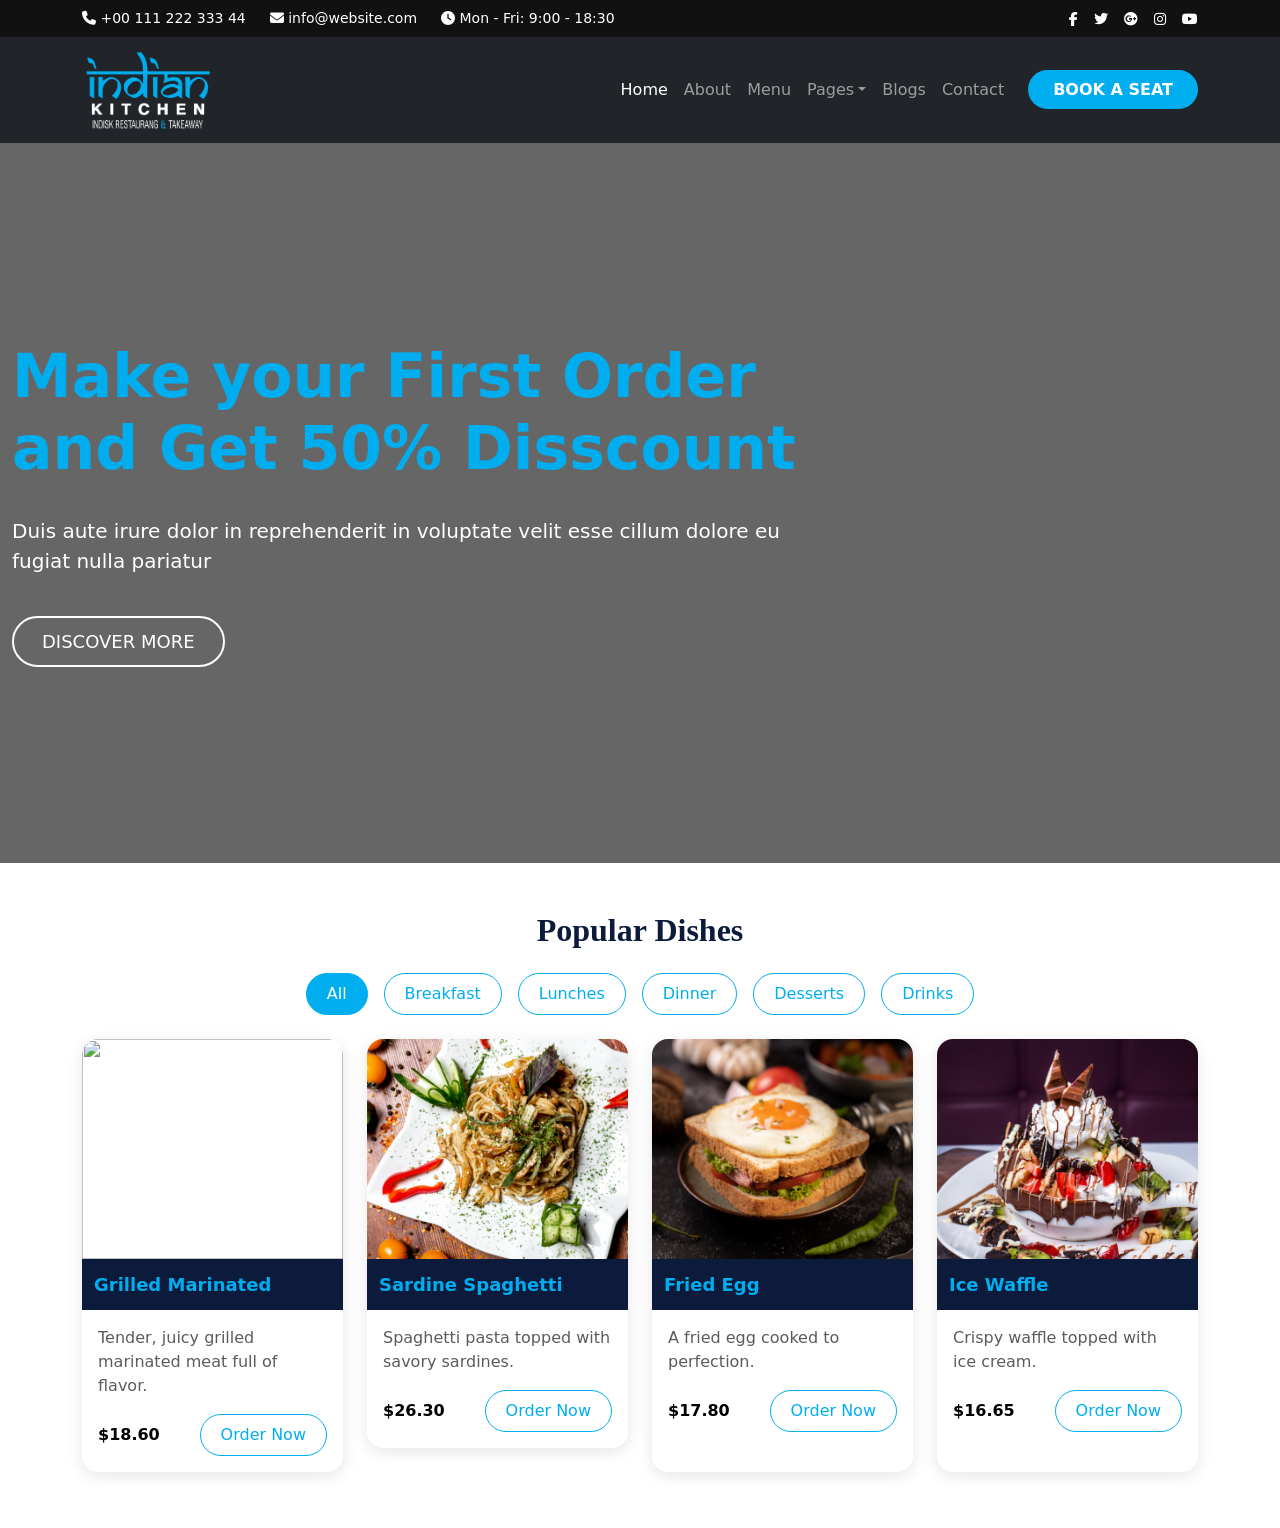
==== menus.html @ e4266124 "Add Menu Tabs Section" ====
<!doctype html>
<html lang="en">

<head>
    <meta charset="utf-8">
    <meta name="viewport" content="width=device-width, initial-scale=1">
    <title>Kitchen Restaurant</title>
    <link rel="stylesheet" href="style.css">
    <link rel="stylesheet" href="https://cdnjs.cloudflare.com/ajax/libs/font-awesome/6.5.0/css/all.min.css" />
    <link rel="stylesheet" href="https://cdn.jsdelivr.net/npm/swiper@9/swiper-bundle.min.css" />
    <link href="https://cdn.jsdelivr.net/npm/bootstrap@5.3.8/dist/css/bootstrap.min.css" rel="stylesheet"
        integrity="sha384-sRIl4kxILFvY47J16cr9ZwB07vP4J8+LH7qKQnuqkuIAvNWLzeN8tE5YBujZqJLB" crossorigin="anonymous">
</head>

<body>

    <!-- TOPBAR -->
    <div class="topbar">
        <div class="container d-flex justify-content-between align-items-center">
            <div class="d-flex gap-4">
                <span><i class="fa fa-phone"></i> +00 111 222 333 44</span>
                <span><i class="fa fa-envelope"></i> info@website.com</span>
                <span><i class="fa fa-clock"></i> Mon - Fri: 9:00 - 18:30</span>
            </div>

            <div class="d-flex gap-3">
                <i class="fab fa-facebook-f"></i>
                <i class="fab fa-twitter"></i>
                <i class="fab fa-google-plus"></i>
                <i class="fab fa-instagram"></i>
                <i class="fab fa-youtube"></i>
            </div>
        </div>
    </div>

    <!-- NAVBAR -->
    <nav class="navbar navbar-expand-lg bg-dark navbar-dark">
        <div class="container">
            <a class="navbar-brand fs-3 fw-bold" href="#">
                <img src="assets/images/main-logo.png" alt="Kitchen Logo" width="auto" height="80px">
            </a>

            <button class="navbar-toggler" type="button" data-bs-toggle="collapse" data-bs-target="#navMenu">
                <span class="navbar-toggler-icon"></span>
            </button>

            <div class="collapse navbar-collapse" id="navMenu">
                <ul class="navbar-nav ms-auto align-items-lg-center">
                    <li class="nav-item"><a class="nav-link active" href="index.html">Home</a></li>
                    <li class="nav-item"><a class="nav-link" href="#">About</a></li>
                    <li class="nav-item"><a class="nav-link" href="#">Menu</a></li>

                    <li class="nav-item dropdown">
                        <a class="nav-link dropdown-toggle" href="#" data-bs-toggle="dropdown">Pages</a>
                        <ul class="dropdown-menu">
                            <li><a class="dropdown-item" href="#">Page 1</a></li>
                            <li><a class="dropdown-item" href="#">Page 2</a></li>
                        </ul>
                    </li>

                    <li class="nav-item"><a class="nav-link" href="#">Blogs</a></li>
                    <li class="nav-item"><a class="nav-link" href="#">Contact</a></li>

                    <li class="nav-item ms-lg-3">
                        <a href="#" class="book-seat-btn">BOOK A SEAT</a>
                    </li>
                </ul>
            </div>
        </div>
    </nav>

    <!-- HERO SECTION -->
    <section class="hero menu-hero">
        <div class="hero-overlay"></div>

        <div class="menu-hero-content container">
            <h1 class="fw-bold">
                Make your First Order and Get 50% Disscount
            </h1>

            <p class="mt-4 fs-5">
                Duis aute irure dolor in reprehenderit in voluptate velit esse
                cillum dolore eu fugiat nulla pariatur
            </p>

            <a href="#" class="btn-discover mt-4">DISCOVER MORE</a>
        </div>
    </section>

    <!-- Menu Tabs Section Start   -->

    <section class="py-5">
        <div class="container">

            <!-- Title -->
            <h2 class="section-title text-center mb-4">Popular Dishes</h2>

            <!-- Tabs -->
            <ul class="nav justify-content-center dish-tabs mb-4" id="dishTab" role="tablist">
                <li class="nav-item mx-2">
                    <button class="nav-link active" data-bs-toggle="pill" data-bs-target="#all">All</button>
                </li>
                <li class="nav-item mx-2">
                    <button class="nav-link" data-bs-toggle="pill" data-bs-target="#breakfast">Breakfast</button>
                </li>
                <li class="nav-item mx-2">
                    <button class="nav-link" data-bs-toggle="pill" data-bs-target="#lunches">Lunches</button>
                </li>
                <li class="nav-item mx-2">
                    <button class="nav-link" data-bs-toggle="pill" data-bs-target="#dinner">Dinner</button>
                </li>
                <li class="nav-item mx-2">
                    <button class="nav-link" data-bs-toggle="pill" data-bs-target="#desserts">Desserts</button>
                </li>
                <li class="nav-item mx-2">
                    <button class="nav-link" data-bs-toggle="pill" data-bs-target="#drinks">Drinks</button>
                </li>
            </ul>

            <!-- Tab Content -->
            <div class="tab-content">

                <!-- ALL -->
                <div class="tab-pane fade show active mb-2" id="all">

                    <div class="row g-4">

                        <!-- Card 1 -->
                        <div class="col-lg-3 col-md-4 col-sm-6">
                            <div class="dish-card">
                                <img src="assets/images/Grilled Marinated.webp" class="dish-img" alt="">
                                <div class="dish-title-bar">Grilled Marinated</div>
                                <div class="p-3">
                                    <p class="text-muted">Tender, juicy grilled marinated meat full of flavor.</p>
                                    <div class="d-flex justify-content-between align-items-center">
                                        <span class="dish-price">$18.60</span>
                                        <button class="order-btn">Order Now</button>
                                    </div>
                                </div>
                            </div>
                        </div>

                        <!-- Card 2 -->
                        <div class="col-lg-3 col-md-4 col-sm-6">
                            <div class="dish-card">
                                <img src="assets/images/Sardine Spaghetti.webp" class="dish-img" alt="">
                                <div class="dish-title-bar">Sardine Spaghetti</div>
                                <div class="p-3">
                                    <p class="text-muted">Spaghetti pasta topped with savory sardines.</p>
                                    <div class="d-flex justify-content-between align-items-center">
                                        <span class="dish-price">$26.30</span>
                                        <button class="order-btn">Order Now</button>
                                    </div>
                                </div>
                            </div>
                        </div>

                        <!-- Card 3 -->
                        <div class="col-lg-3 col-md-4 col-sm-6">
                            <div class="dish-card h-100">
                                <img src="assets/images/Fried-Egg.webp" class="dish-img" alt="">
                                <div class="dish-title-bar">Fried Egg</div>
                                <div class="p-3">
                                    <p class="text-muted">A fried egg cooked to perfection.</p>
                                    <div class="d-flex justify-content-between align-items-center">
                                        <span class="dish-price">$17.80</span>
                                        <button class="order-btn">Order Now</button>
                                    </div>
                                </div>
                            </div>
                        </div>

                        <!-- Card 4 -->
                        <div class="col-lg-3 col-md-4 col-sm-6">
                            <div class="dish-card h-100">
                                <img src="assets/images/Ice-Waffle.webp" class="dish-img" alt="">
                                <div class="dish-title-bar">Ice Waffle</div>
                                <div class="p-3">
                                    <p class="text-muted">Crispy waffle topped with ice cream.</p>
                                    <div class="d-flex justify-content-between align-items-center">
                                        <span class="dish-price">$16.65</span>
                                        <button class="order-btn">Order Now</button>
                                    </div>
                                </div>
                            </div>
                        </div>

                    </div>
                    <!-- row end -->

                </div> 
                
                <!-- All end -->

                <!-- Breakfast -->
                <div class="tab-pane fade show" id="breakfast">

                    <div class="row g-4">

                        <!-- Card 1 -->
                        <div class="col-lg-3 col-md-4 col-sm-6">
                            <div class="dish-card">
                                <img src="assets/images/French-Toast.webp" class="dish-img" alt="">
                                <div class="dish-title-bar">French Toast</div>
                                <div class="p-3">
                                    <p class="text-muted">Bread soaked in egg and milk, then fried until golden.</p>
                                    <div class="d-flex justify-content-between align-items-center">
                                        <span class="dish-price">$18.60</span>
                                        <button class="order-btn">Order Now</button>
                                    </div>
                                </div>
                            </div>
                        </div>

                        <!-- Card 2 -->
                        <div class="col-lg-3 col-md-4 col-sm-6">
                            <div class="dish-card">
                                <img src="assets/images/Cereal.webp" class="dish-img" alt="">
                                <div class="dish-title-bar">Cereal</div>
                                <div class="p-3">
                                    <p class="text-muted">Crunchy grains served with cold or warm milk.</p>
                                    <div class="d-flex justify-content-between align-items-center">
                                        <span class="dish-price">$26.30</span>
                                        <button class="order-btn">Order Now</button>
                                    </div>
                                </div>
                            </div>
                        </div>

                        <!-- Card 3 -->
                        <div class="col-lg-3 col-md-4 col-sm-6">
                            <div class="dish-card h-100">
                                <img src="assets/images/Fried-Egg.webp" class="dish-img" alt="">
                                <div class="dish-title-bar">Fried Egg</div>
                                <div class="p-3">
                                    <p class="text-muted">A fried egg cooked to perfection.</p>
                                    <div class="d-flex justify-content-between align-items-center">
                                        <span class="dish-price">$17.80</span>
                                        <button class="order-btn">Order Now</button>
                                    </div>
                                </div>
                            </div>
                        </div>

                        <!-- Card 4 -->
                        <div class="col-lg-3 col-md-4 col-sm-6">
                            <div class="dish-card h-100">
                                <img src="assets/images/Ice-Waffle.webp" class="dish-img" alt="">
                                <div class="dish-title-bar">Ice Waffle</div>
                                <div class="p-3">
                                    <p class="text-muted">Crispy waffle topped with ice cream.</p>
                                    <div class="d-flex justify-content-between align-items-center">
                                        <span class="dish-price">$16.65</span>
                                        <button class="order-btn">Order Now</button>
                                    </div>
                                </div>
                            </div>
                        </div>

                    </div>
                    <!-- row end -->

                </div> 
                
                <!-- Breakfast End -->

            </div>
        </div>
    </section>

    <!-- Menu Tabs Section End  -->

    <!-- Bootstrap JS -->
    <script src="https://cdn.jsdelivr.net/npm/bootstrap@5.3.2/dist/js/bootstrap.bundle.min.js"></script>

</body>

</html>
---- style.css ----
:root {
  --primary-color: #00AEEF;
  /* --secondary-color: #2ecc71; */
  --text-dark: #333333;
  --text-light: #ffffff;
}

/* Top Bar */
.topbar {
  background: #111;
  color: #fff;
  padding: 8px 0;
  font-size: 14px;
}

/* Hero Section */
.hero {
  background: url("assets/images/hero-img.webp") center/cover no-repeat;
  height: 100vh;
  position: relative;
  color: #fff;
  display: flex;
  align-items: center;
  text-align: center;
}

.menu-hero {
  background: url("assets/images/menu-hero.webp") center/cover no-repeat;
  height: 80vh;
}

.hero-overlay {
  background: rgba(0, 0, 0, 0.6);
  position: absolute;
  top: 0;
  left: 0;
  width: 100%;
  height: 100%;
}

.hero-content {
  z-index: 5;
  width: 100%;
}

.hero-content h1 {
  color: var(--primary-color);
}

.btn-discover {
  border: 2px solid #fff;
  padding: 10px 28px;
  border-radius: 40px;
  font-size: 18px;
  color: #fff;
  transition: 0.3s;
  text-decoration: none;
}

.btn-discover:hover {
  background: var(--primary-color);
  border-color: var(--primary-color);
  color: #fff;
}

.book-seat-btn {
  background: var(--primary-color);
  color: #fff !important;
  padding: 10px 25px;
  border-radius: 40px;
  font-weight: 600;
  text-decoration: none;
}

.feature-card {
  background: #fff;
  border-radius: 25px;
  padding: 40px 25px;
  box-shadow: 0 10px 25px rgba(0, 0, 0, 0.08);
}

.icon-wrap {
  width: 95px;
  height: 95px;
  border-radius: 50%;
  background: #f5f5f5;
  display: flex;
  align-items: center;
  justify-content: center;
}

.icon-wrap i {
  font-size: 38px;
  color: var(--primary-color);
  /* YOUR COLOR */
}

.text-dark-blue {
  color: #0c1b3c;
}

.quote-box {
  box-shadow: 0 10px 30px rgba(0, 0, 0, 0.10);
}


.menu-btn {
  background: var(--primary-color);
  border: none;
  padding: 10px 25px;
  color: #fff;
  font-weight: 600;
  border-radius: 30px;
  font-size: 14px;
  transition: .3s;
}

.menu-btn:hover {
  background: #02a1db;
}

.menu-card img {
  width: 100%;
  height: 210px;
  object-fit: cover;
}

.swiper {
  width: 100%;
}

.swiper-slide {
  width: auto !important;
  display: flex;
  justify-content: center;
  align-items: center;
}

.brand-logo {
  width: 140px;
  opacity: 0.9;
  transition: 0.3s ease;
}

.brand-logo:hover {
  opacity: 1;
}

/* Foote Setion Css Start  */
/* Footer Background */
.footer-section {
  background: #070f2b;
  color: #fff;
}

/* Footer Text */
.footer-text {
  color: rgba(255, 255, 255, 0.7);
  margin-bottom: 8px;
}

/* Footer Headings */
.footer-heading {
  font-weight: bold;
  margin-bottom: 15px;
}

/* Highlighted Items */
.footer-highlight {
  color: #00AEEF;
  font-weight: 600;
}

/* Social Icons */
.footer-social i {
  cursor: pointer;
  transition: 0.3s;
}

.footer-social i:hover {
  color: #00AEEF;
}

/* Newsletter Input */
.footer-input {
  border-radius: 30px;
  padding: 10px 15px;
}

/* Newsletter Button */
.footer-btn {
  background: #00AEEF;
  border-radius: 30px;
  padding: 10px 0;
  color: white !important;
}

/* Divider Line */
.footer-divider {
  border-bottom: 1px solid rgba(255, 255, 255, 0.2);
}

/* Copyright Text */
.footer-copy {
  color: rgba(255, 255, 255, 0.6);
}

/* Back to Top Button */
.to-top-btn {
  position: fixed;
  bottom: 20px;
  right: 20px;
  background: #00AEEF;
  width: 45px;
  height: 45px;
  border-radius: 50%;
  display: flex;
  align-items: center;
  justify-content: center;
  text-decoration: none;
  transition: 0.3s;
}

.to-top-btn:hover {
  background: #008dc1;
}

/* Foote Setion Css End  */

.menu-hero-content {
  display: flex;
  flex-direction: column;
  justify-content: center;
  align-items: start;
  max-width: 100rem !important;
  z-index: 5;
}

.menu-hero-content h1{
  color: var(--primary-color);
  font-size: 60px;
  max-width: 50rem !important;
  text-align: left;
}

.menu-hero-content p{
  max-width: 50rem !important;
  text-align: left;
}

/* Section Title */
.section-title {
  font-family: 'Playfair Display', serif;
  color: #0c1b3c;
  font-weight: 700;
}

/* Tabs */
.dish-tabs .nav-link {
  border-radius: 30px;
  border: 1px solid var(--primary-color);
  color: var(--primary-color);
  font-weight: 500;
  padding: 8px 20px;
  transition: 0.3s;
}

.dish-tabs .nav-link.active,
.dish-tabs .nav-link:hover {
  background: #00AEEF;
  color: #fff !important;
}

/* Dish Card */
.dish-card {
  border-radius: 16px;
  overflow: hidden;
  background: #fff;
  transition: 0.3s;
  box-shadow: 0 4px 16px rgba(0,0,0,0.1);
}

.dish-card:hover {
  transform: translateY(-5px);
}

/* Dish Image */
.dish-img {
  height: 220px;
  width: 100%;
  object-fit: cover;
}

/* Title bar under image */
.dish-title-bar {
  background: #0c1b3c;
  color: #00AEEF;
  padding: 12px;
  font-weight: 600;
  font-size: 18px;
}

/* Order Button */
.order-btn {
  border: 1px solid #00AEEF;
  border-radius: 30px;
  color: #00AEEF;
  padding: 8px 20px;
  background: transparent;
  transition: 0.3s;
}

.order-btn:hover {
  background: #00AEEF;
  color: #fff;
}

/* Price */
.dish-price {
  color: #000;
  font-weight: 600;
}
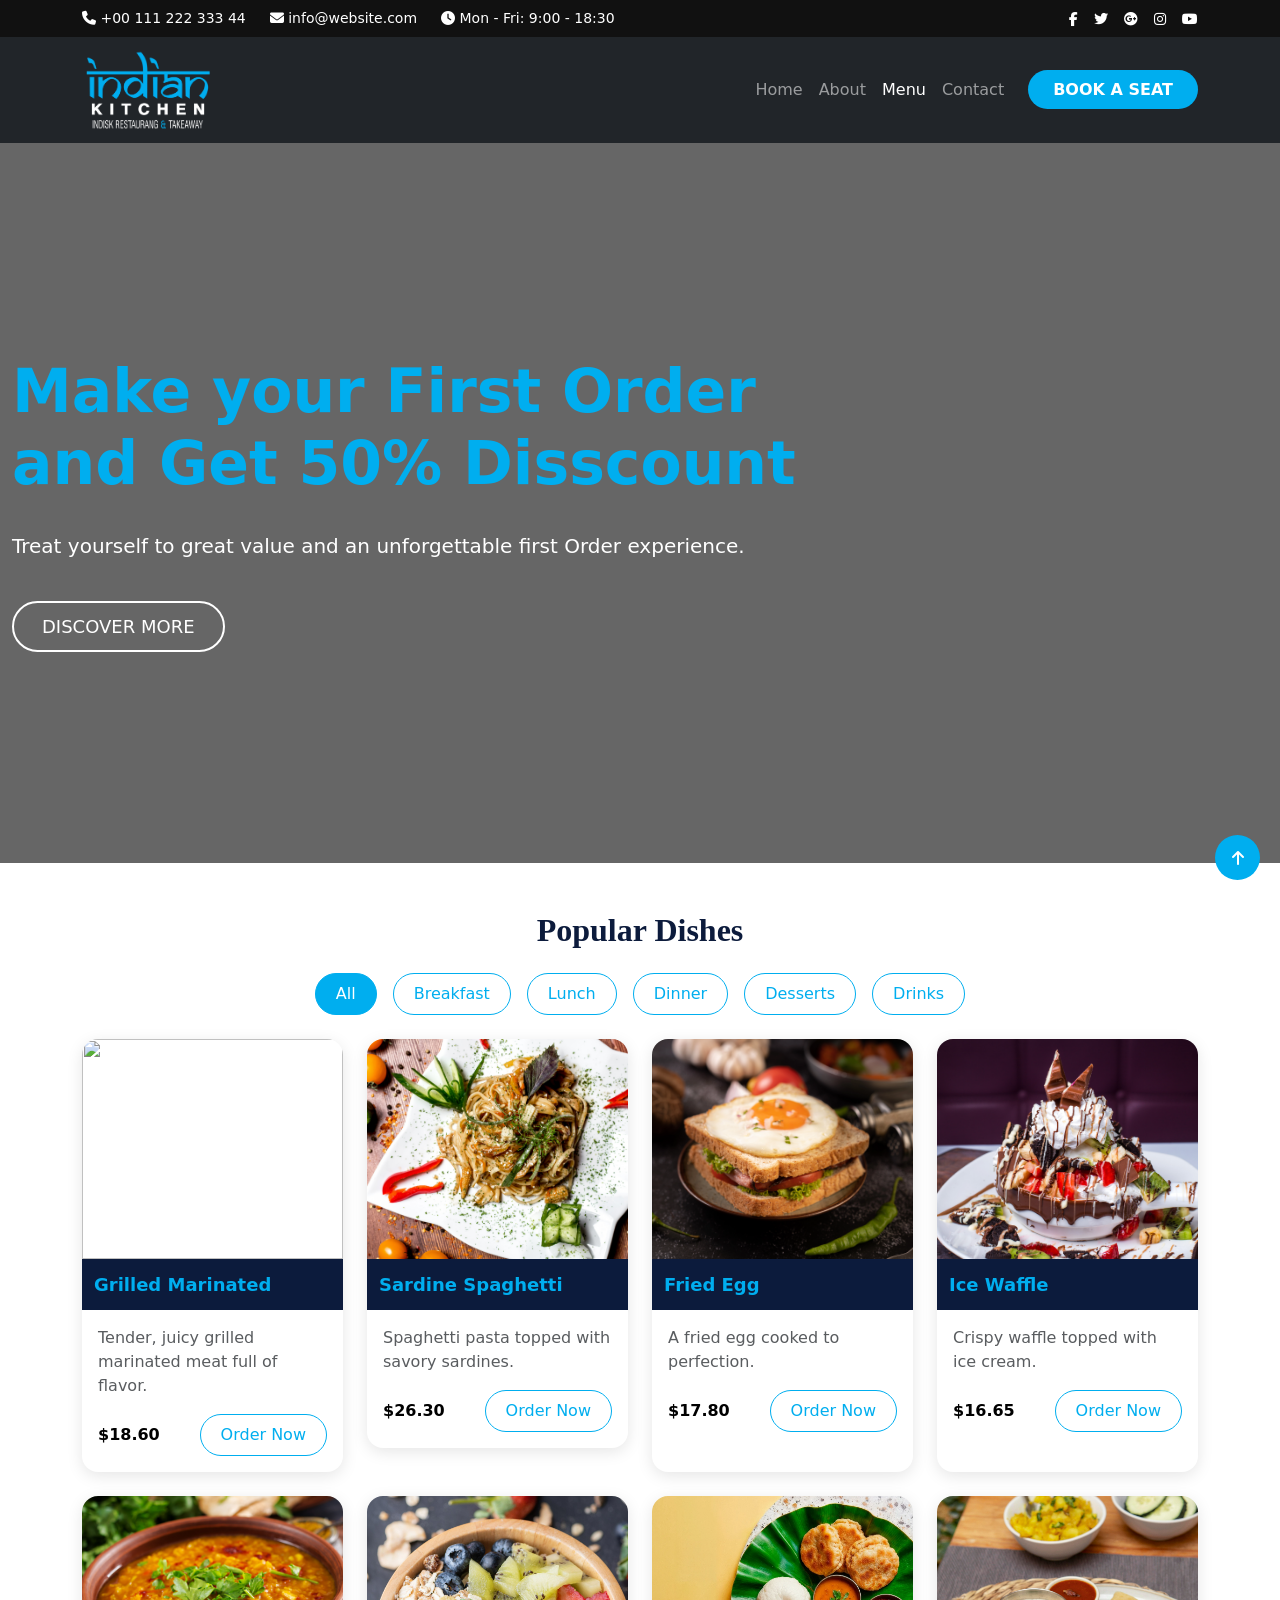
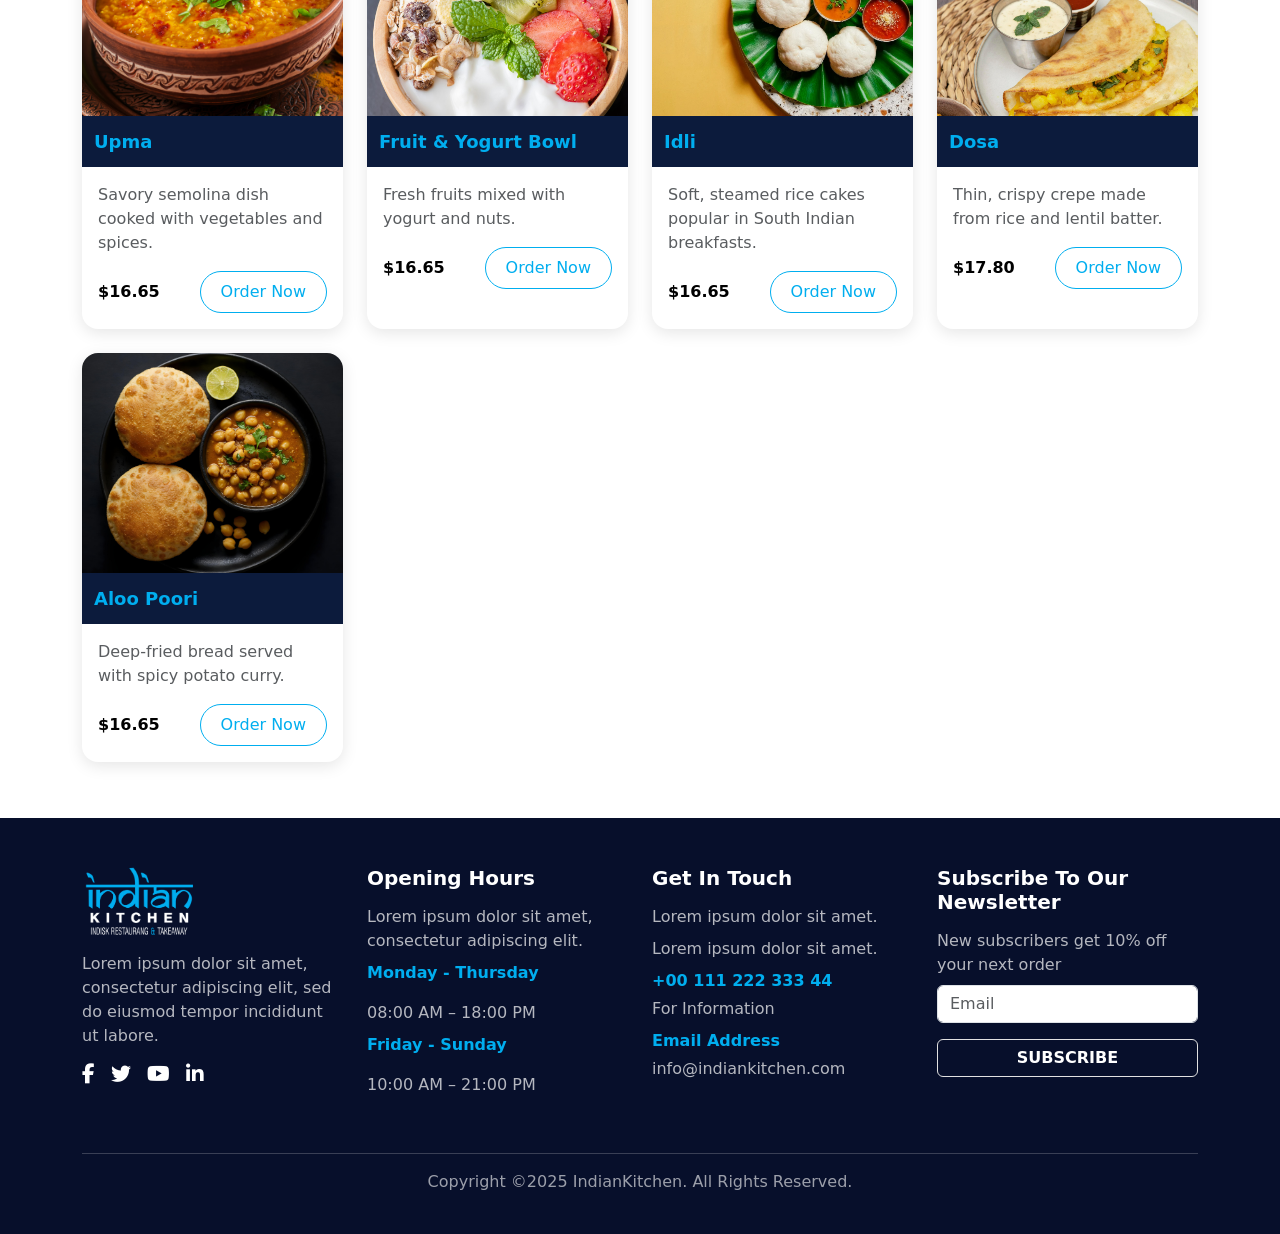
==== commit 696c6a6d: "Add sub menus section" ====
--- a/menus.html
+++ b/menus.html
@@ -46,19 +46,9 @@
 
             <div class="collapse navbar-collapse" id="navMenu">
                 <ul class="navbar-nav ms-auto align-items-lg-center">
-                    <li class="nav-item"><a class="nav-link active" href="index.html">Home</a></li>
+                    <li class="nav-item"><a class="nav-link" href="index.html">Home</a></li>
                     <li class="nav-item"><a class="nav-link" href="#">About</a></li>
-                    <li class="nav-item"><a class="nav-link" href="#">Menu</a></li>
-
-                    <li class="nav-item dropdown">
-                        <a class="nav-link dropdown-toggle" href="#" data-bs-toggle="dropdown">Pages</a>
-                        <ul class="dropdown-menu">
-                            <li><a class="dropdown-item" href="#">Page 1</a></li>
-                            <li><a class="dropdown-item" href="#">Page 2</a></li>
-                        </ul>
-                    </li>
-
-                    <li class="nav-item"><a class="nav-link" href="#">Blogs</a></li>
+                    <li class="nav-item"><a class="nav-link active" href="#">Menu</a></li>
                     <li class="nav-item"><a class="nav-link" href="#">Contact</a></li>
 
                     <li class="nav-item ms-lg-3">
@@ -79,8 +69,7 @@
             </h1>
 
             <p class="mt-4 fs-5">
-                Duis aute irure dolor in reprehenderit in voluptate velit esse
-                cillum dolore eu fugiat nulla pariatur
+                Treat yourself to great value and an unforgettable first Order experience.
             </p>
 
             <a href="#" class="btn-discover mt-4">DISCOVER MORE</a>
@@ -104,7 +93,7 @@
                     <button class="nav-link" data-bs-toggle="pill" data-bs-target="#breakfast">Breakfast</button>
                 </li>
                 <li class="nav-item mx-2">
-                    <button class="nav-link" data-bs-toggle="pill" data-bs-target="#lunches">Lunches</button>
+                    <button class="nav-link" data-bs-toggle="pill" data-bs-target="#lunch">Lunch</button>
                 </li>
                 <li class="nav-item mx-2">
                     <button class="nav-link" data-bs-toggle="pill" data-bs-target="#dinner">Dinner</button>
@@ -185,11 +174,87 @@
                             </div>
                         </div>
 
+                        <!-- Card -->
+                        <div class="col-lg-3 col-md-4 col-sm-6">
+                            <div class="dish-card h-100">
+                                <img src="assets/images/Upma.webp" class="dish-img" alt="">
+                                <div class="dish-title-bar">Upma</div>
+                                <div class="p-3">
+                                    <p class="text-muted">Savory semolina dish cooked with vegetables and spices.</p>
+                                    <div class="d-flex justify-content-between align-items-center">
+                                        <span class="dish-price">$16.65</span>
+                                        <button class="order-btn">Order Now</button>
+                                    </div>
+                                </div>
+                            </div>
+                        </div>
+
+                        <!-- Card -->
+                        <div class="col-lg-3 col-md-4 col-sm-6">
+                            <div class="dish-card h-100">
+                                <img src="assets/images/Fruit-Yogurt-Bowl.webp" class="dish-img" alt="">
+                                <div class="dish-title-bar">Fruit & Yogurt Bowl</div>
+                                <div class="p-3">
+                                    <p class="text-muted">Fresh fruits mixed with yogurt and nuts.</p>
+                                    <div class="d-flex justify-content-between align-items-center">
+                                        <span class="dish-price">$16.65</span>
+                                        <button class="order-btn">Order Now</button>
+                                    </div>
+                                </div>
+                            </div>
+                        </div>
+
+                        <!-- Card -->
+                        <div class="col-lg-3 col-md-4 col-sm-6">
+                            <div class="dish-card h-100">
+                                <img src="assets/images/Idli.webp" class="dish-img" alt="">
+                                <div class="dish-title-bar">Idli</div>
+                                <div class="p-3">
+                                    <p class="text-muted">Soft, steamed rice cakes popular in South Indian breakfasts.
+                                    </p>
+                                    <div class="d-flex justify-content-between align-items-center">
+                                        <span class="dish-price">$16.65</span>
+                                        <button class="order-btn">Order Now</button>
+                                    </div>
+                                </div>
+                            </div>
+                        </div>
+
+                        <!-- Card -->
+                        <div class="col-lg-3 col-md-4 col-sm-6">
+                            <div class="dish-card h-100">
+                                <img src="assets/images/Dosa.webp" class="dish-img" alt="">
+                                <div class="dish-title-bar">Dosa</div>
+                                <div class="p-3">
+                                    <p class="text-muted">Thin, crispy crepe made from rice and lentil batter.</p>
+                                    <div class="d-flex justify-content-between align-items-center">
+                                        <span class="dish-price">$17.80</span>
+                                        <button class="order-btn">Order Now</button>
+                                    </div>
+                                </div>
+                            </div>
+                        </div>
+
+                        <!-- Card -->
+                        <div class="col-lg-3 col-md-4 col-sm-6">
+                            <div class="dish-card h-100">
+                                <img src="assets/images/Aloo-Poori.webp" class="dish-img" alt="">
+                                <div class="dish-title-bar">Aloo Poori</div>
+                                <div class="p-3">
+                                    <p class="text-muted">Deep-fried bread served with spicy potato curry.</p>
+                                    <div class="d-flex justify-content-between align-items-center">
+                                        <span class="dish-price">$16.65</span>
+                                        <button class="order-btn">Order Now</button>
+                                    </div>
+                                </div>
+                            </div>
+                        </div>
+
                     </div>
                     <!-- row end -->
 
-                </div> 
-                
+                </div>
+
                 <!-- All end -->
 
                 <!-- Breakfast -->
@@ -230,6 +295,36 @@
                         <!-- Card 3 -->
                         <div class="col-lg-3 col-md-4 col-sm-6">
                             <div class="dish-card h-100">
+                                <img src="assets/images/Dosa.webp" class="dish-img" alt="">
+                                <div class="dish-title-bar">Dosa</div>
+                                <div class="p-3">
+                                    <p class="text-muted">Thin, crispy crepe made from rice and lentil batter.</p>
+                                    <div class="d-flex justify-content-between align-items-center">
+                                        <span class="dish-price">$17.80</span>
+                                        <button class="order-btn">Order Now</button>
+                                    </div>
+                                </div>
+                            </div>
+                        </div>
+
+                        <!-- Card 4 -->
+                        <div class="col-lg-3 col-md-4 col-sm-6">
+                            <div class="dish-card h-100">
+                                <img src="assets/images/Aloo-Poori.webp" class="dish-img" alt="">
+                                <div class="dish-title-bar">Aloo Poori</div>
+                                <div class="p-3">
+                                    <p class="text-muted">Deep-fried bread served with spicy potato curry.</p>
+                                    <div class="d-flex justify-content-between align-items-center">
+                                        <span class="dish-price">$16.65</span>
+                                        <button class="order-btn">Order Now</button>
+                                    </div>
+                                </div>
+                            </div>
+                        </div>
+
+                        <!-- Card 5 -->
+                        <div class="col-lg-3 col-md-4 col-sm-6">
+                            <div class="dish-card h-100">
                                 <img src="assets/images/Fried-Egg.webp" class="dish-img" alt="">
                                 <div class="dish-title-bar">Fried Egg</div>
                                 <div class="p-3">
@@ -242,13 +337,44 @@
                             </div>
                         </div>
 
-                        <!-- Card 4 -->
-                        <div class="col-lg-3 col-md-4 col-sm-6">
-                            <div class="dish-card h-100">
-                                <img src="assets/images/Ice-Waffle.webp" class="dish-img" alt="">
-                                <div class="dish-title-bar">Ice Waffle</div>
-                                <div class="p-3">
-                                    <p class="text-muted">Crispy waffle topped with ice cream.</p>
+                        <!-- Card 6 -->
+                        <div class="col-lg-3 col-md-4 col-sm-6">
+                            <div class="dish-card h-100">
+                                <img src="assets/images/Upma.webp" class="dish-img" alt="">
+                                <div class="dish-title-bar">Upma</div>
+                                <div class="p-3">
+                                    <p class="text-muted">Savory semolina dish cooked with vegetables and spices.</p>
+                                    <div class="d-flex justify-content-between align-items-center">
+                                        <span class="dish-price">$16.65</span>
+                                        <button class="order-btn">Order Now</button>
+                                    </div>
+                                </div>
+                            </div>
+                        </div>
+
+                        <!-- Card 7 -->
+                        <div class="col-lg-3 col-md-4 col-sm-6">
+                            <div class="dish-card h-100">
+                                <img src="assets/images/Fruit-Yogurt-Bowl.webp" class="dish-img" alt="">
+                                <div class="dish-title-bar">Fruit & Yogurt Bowl</div>
+                                <div class="p-3">
+                                    <p class="text-muted">Fresh fruits mixed with yogurt and nuts.</p>
+                                    <div class="d-flex justify-content-between align-items-center">
+                                        <span class="dish-price">$16.65</span>
+                                        <button class="order-btn">Order Now</button>
+                                    </div>
+                                </div>
+                            </div>
+                        </div>
+
+                        <!-- Card 8 -->
+                        <div class="col-lg-3 col-md-4 col-sm-6">
+                            <div class="dish-card h-100">
+                                <img src="assets/images/Idli.webp" class="dish-img" alt="">
+                                <div class="dish-title-bar">Idli</div>
+                                <div class="p-3">
+                                    <p class="text-muted">Soft, steamed rice cakes popular in South Indian breakfasts.
+                                    </p>
                                     <div class="d-flex justify-content-between align-items-center">
                                         <span class="dish-price">$16.65</span>
                                         <button class="order-btn">Order Now</button>
@@ -260,9 +386,96 @@
                     </div>
                     <!-- row end -->
 
-                </div> 
-                
+                </div>
+
                 <!-- Breakfast End -->
+
+                <!-- Lunch Start -->
+                <div class="tab-pane fade show mb-2" id="lunch">
+
+                    <div class="row g-4">
+                        <!-- Card -->
+                        <div class="col-lg-3 col-md-4 col-sm-6">
+                            <div class="dish-card h-100">
+                                <img src="assets/images/Biryani.webp" class="dish-img" alt="">
+                                <div class="dish-title-bar">Biryani</div>
+                                <div class="p-3">
+                                    <p class="text-muted">Fragrant rice cooked with spiced chicken, beef, or vegetables.
+                                    </p>
+                                    <div class="d-flex justify-content-between align-items-center">
+                                        <span class="dish-price">$17.80</span>
+                                        <button class="order-btn">Order Now</button>
+                                    </div>
+                                </div>
+                            </div>
+                        </div>
+
+                        <!-- Card -->
+                        <div class="col-lg-3 col-md-4 col-sm-6">
+                            <div class="dish-card">
+                                <img src="assets/images/Grilled Marinated.webp" class="dish-img" alt="">
+                                <div class="dish-title-bar">Grilled Marinated</div>
+                                <div class="p-3">
+                                    <p class="text-muted">Tender, juicy grilled marinated meat full of flavor.</p>
+                                    <div class="d-flex justify-content-between align-items-center">
+                                        <span class="dish-price">$18.60</span>
+                                        <button class="order-btn">Order Now</button>
+                                    </div>
+                                </div>
+                            </div>
+                        </div>
+
+                        <!-- Card -->
+                        <div class="col-lg-3 col-md-4 col-sm-6">
+                            <div class="dish-card h-100">
+                                <img src="assets/images/Daal-Chawal.webp" class="dish-img" alt="">
+                                <div class="dish-title-bar">Daal Chawal</div>
+                                <div class="p-3">
+                                    <p class="text-muted">Comforting lentils served with steamed rice.</p>
+                                    <div class="d-flex justify-content-between align-items-center">
+                                        <span class="dish-price">$16.65</span>
+                                        <button class="order-btn">Order Now</button>
+                                    </div>
+                                </div>
+                            </div>
+                        </div>
+
+                        <!-- Card -->
+                        <div class="col-lg-3 col-md-4 col-sm-6">
+                            <div class="dish-card">
+                                <img src="assets/images/Sardine Spaghetti.webp" class="dish-img" alt="">
+                                <div class="dish-title-bar">Sardine Spaghetti</div>
+                                <div class="p-3">
+                                    <p class="text-muted">Spaghetti pasta topped with savory sardines.</p>
+                                    <div class="d-flex justify-content-between align-items-center">
+                                        <span class="dish-price">$26.30</span>
+                                        <button class="order-btn">Order Now</button>
+                                    </div>
+                                </div>
+                            </div>
+                        </div>
+
+                        <!-- Card -->
+                        <div class="col-lg-3 col-md-4 col-sm-6">
+                            <div class="dish-card h-100">
+                                <img src="assets/images/Karahi.webp" class="dish-img" alt="">
+                                <div class="dish-title-bar">Karahi</div>
+                                <div class="p-3">
+                                    <p class="text-muted">A rich, spicy curry cooked in a traditional wok-style pan.</p>
+                                    <div class="d-flex justify-content-between align-items-center">
+                                        <span class="dish-price">$16.65</span>
+                                        <button class="order-btn">Order Now</button>
+                                    </div>
+                                </div>
+                            </div>
+                        </div>
+
+                    </div>
+                    <!-- row end -->
+
+                </div>
+
+                <!-- Lunch end -->
 
             </div>
         </div>
@@ -270,6 +483,93 @@
 
     <!-- Menu Tabs Section End  -->
 
+
+    <!-- Footer Section Start  -->
+
+    <!-- FOOTER SECTION -->
+    <footer class="footer-section text-white pt-5">
+        <div class="container pb-4">
+
+            <div class="row gy-5">
+
+                <!-- Logo + About -->
+                <div class="col-lg-3 col-md-6">
+                    <div class="footer-logo mb-3">
+                        <img src="assets/images/main-logo.png" alt="Restro Logo" height="70">
+                    </div>
+                    <p class="footer-text">
+                        Lorem ipsum dolor sit amet, consectetur adipiscing elit, sed do eiusmod tempor incididunt ut
+                        labore.
+                    </p>
+
+                    <div class="footer-social d-flex gap-3 mt-3">
+                        <i class="fab fa-facebook-f fs-5"></i>
+                        <i class="fab fa-twitter fs-5"></i>
+                        <i class="fab fa-youtube fs-5"></i>
+                        <i class="fab fa-linkedin-in fs-5"></i>
+                    </div>
+                </div>
+
+                <!-- Opening Hours -->
+                <div class="col-lg-3 col-md-6">
+                    <h5 class="footer-heading">Opening Hours</h5>
+                    <p class="footer-text">Lorem ipsum dolor sit amet, consectetur adipiscing elit.</p>
+
+                    <p class="footer-highlight">Monday - Thursday</p>
+                    <p class="footer-text">08:00 AM – 18:00 PM</p>
+
+                    <p class="footer-highlight">Friday - Sunday</p>
+                    <p class="footer-text">10:00 AM – 21:00 PM</p>
+                </div>
+
+                <!-- Contact Info -->
+                <div class="col-lg-3 col-md-6">
+                    <h5 class="footer-heading">Get In Touch</h5>
+
+                    <p class="footer-text">Lorem ipsum dolor sit amet.</p>
+                    <p class="footer-text">Lorem ipsum dolor sit amet.</p>
+
+                    <p class="footer-highlight mb-1">+00 111 222 333 44</p>
+                    <p class="footer-text">For Information</p>
+
+                    <p class="footer-highlight mb-1">Email Address</p>
+                    <p class="footer-text">info@indiankitchen.com</p>
+                </div>
+
+                <!-- Newsletter -->
+                <div class="col-lg-3 col-md-6">
+                    <h5 class="footer-heading">Subscribe To Our Newsletter</h5>
+                    <p class="footer-text">New subscribers get 10% off your next order</p>
+
+                    <form>
+                        <input type="email" class="form-control footer-input mb-3" placeholder="Email">
+
+                        <button class="btn footer-btn w-100 fw-semibold">
+                            SUBSCRIBE
+                        </button>
+                    </form>
+                </div>
+
+            </div>
+
+            <!-- Divider -->
+            <div class="footer-divider mt-5 mb-3"></div>
+
+            <!-- Copyright -->
+            <p class="footer-copy text-center">
+                Copyright ©2025 IndianKitchen. All Rights Reserved.
+            </p>
+
+        </div>
+
+        <!-- Back to Top Button -->
+        <a href="#" class="to-top-btn">
+            <i class="fa fa-arrow-up text-white"></i>
+        </a>
+    </footer>
+
+    <!-- Footer section End  -->
+
     <!-- Bootstrap JS -->
     <script src="https://cdn.jsdelivr.net/npm/bootstrap@5.3.2/dist/js/bootstrap.bundle.min.js"></script>
 
--- a/style.css
+++ b/style.css
@@ -193,6 +193,7 @@
   border-radius: 30px;
   padding: 10px 0;
   color: white !important;
+  border: 1px solid #e1e1e1 !important;
 }
 
 /* Divider Line */
